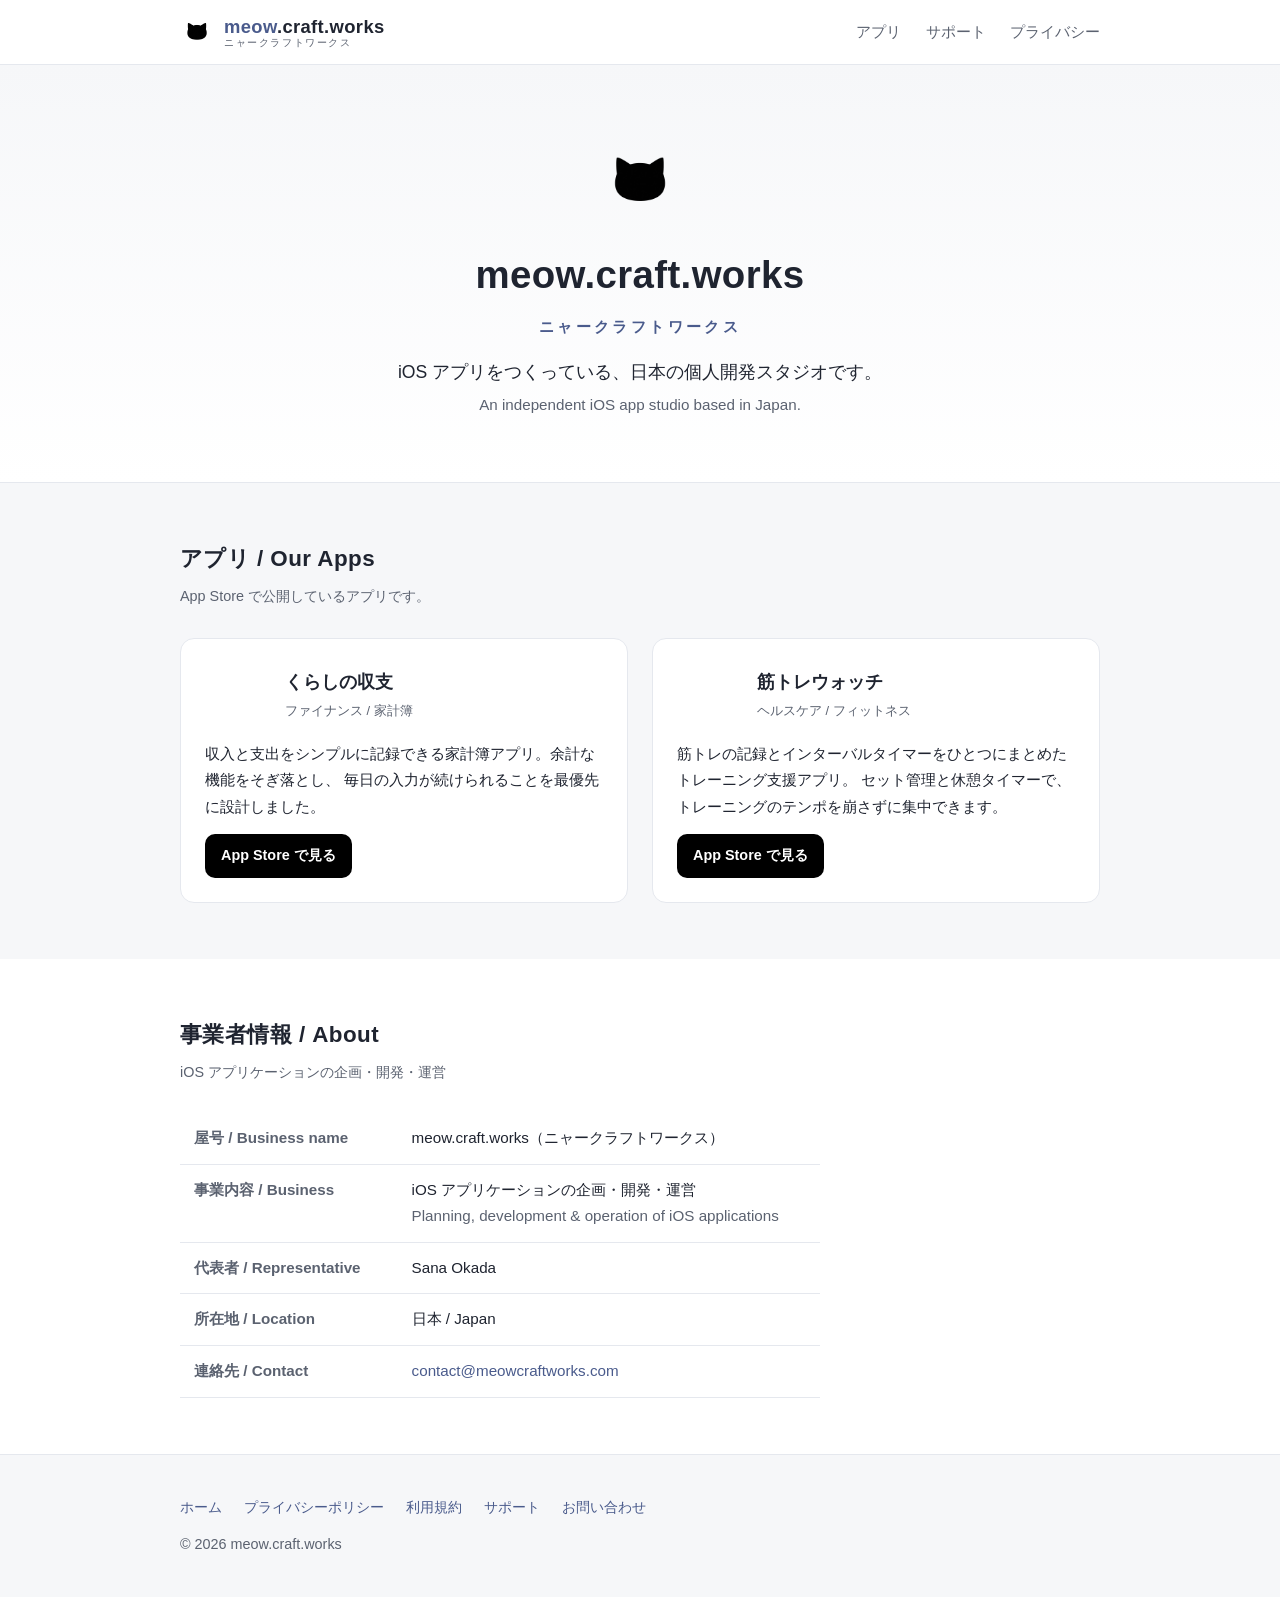
==== index.html @ 58ff2d01 "Add official site content" ====
<!DOCTYPE html>
<html lang="ja">
<head>
  <meta charset="UTF-8" />
  <meta name="viewport" content="width=device-width, initial-scale=1" />
  <title>meow.craft.works ｜ iOS アプリ開発スタジオ</title>
  <meta name="description" content="meow.craft.works は日本の個人 iOS アプリ開発スタジオです。家計簿・筋トレ記録などのアプリを企画・開発・運営しています。" />
  <link rel="stylesheet" href="style.css" />
</head>
<body>

  <!-- ========== ヘッダー ========== -->
  <header class="site-header">
    <div class="container">
      <a class="brand" href="index.html">
        <img class="brand-cat" src="assets/logo.png" alt="" />
        <span class="brand-text">
          <span class="brand-word"><span class="cat">meow</span>.craft.works</span>
          <span class="brand-kana">ニャークラフトワークス</span>
        </span>
      </a>
      <nav class="nav">
        <a href="#apps">アプリ</a>
        <a href="support.html">サポート</a>
        <a href="privacy.html">プライバシー</a>
      </nav>
    </div>
  </header>

  <!-- ========== ヒーロー ========== -->
  <section class="hero">
    <div class="container">
      <img class="hero-cat" src="assets/logo.png" alt="meow.craft.works の黒猫ロゴ" />
      <h1>meow.craft.works</h1>
      <p class="kana">ニャークラフトワークス</p>
      <p class="lead-ja">iOS アプリをつくっている、日本の個人開発スタジオです。</p>
      <p class="lead-en">An independent iOS app studio based in Japan.</p>
    </div>
  </section>

  <!-- ========== アプリ一覧 ========== -->
  <section id="apps" class="section-soft">
    <div class="container">
      <h2>アプリ / Our Apps</h2>
      <p class="section-sub">App Store で公開しているアプリです。</p>

      <div class="app-grid">

        <!-- ▼▼ アプリカード（この <article> ブロックを丸ごとコピーすれば増やせます） ▼▼ -->
        <!-- アプリ① くらしの収支 -->
        <article class="app-card">
          <div class="app-card__head">
            <!-- TODO(差し替え): assets/ にアイコン画像を置き、src を差し替え -->
            <img class="app-icon" src="assets/app-kakeibo.png" alt="くらしの収支 アイコン"
                 onerror="this.style.visibility='hidden'" />
            <div>
              <h3 class="app-card__title">くらしの収支</h3>
              <p class="app-card__cat">ファイナンス / 家計簿</p>
            </div>
          </div>
          <p class="app-card__desc">
            収入と支出をシンプルに記録できる家計簿アプリ。余計な機能をそぎ落とし、
            毎日の入力が続けられることを最優先に設計しました。
          </p>
          <!-- TODO(差し替え): 実際の App Store URL に変更 -->
          <a class="appstore-badge" href="[App Store URL]" target="_blank" rel="noopener">
             App Store で見る</a>
        </article>

        <!-- アプリ② 筋トレウォッチ -->
        <article class="app-card">
          <div class="app-card__head">
            <!-- TODO(差し替え): assets/ にアイコン画像を置き、src を差し替え -->
            <img class="app-icon" src="assets/app-kintore.png" alt="筋トレウォッチ アイコン"
                 onerror="this.style.visibility='hidden'" />
            <div>
              <h3 class="app-card__title">筋トレウォッチ</h3>
              <p class="app-card__cat">ヘルスケア / フィットネス</p>
            </div>
          </div>
          <p class="app-card__desc">
            筋トレの記録とインターバルタイマーをひとつにまとめたトレーニング支援アプリ。
            セット管理と休憩タイマーで、トレーニングのテンポを崩さずに集中できます。
          </p>
          <!-- TODO(差し替え): 実際の App Store URL に変更 -->
          <a class="appstore-badge" href="[App Store URL]" target="_blank" rel="noopener">
             App Store で見る</a>
        </article>
        <!-- ▲▲ アプリカードここまで ▲▲ -->

      </div>
    </div>
  </section>

  <!-- ========== 事業者情報 ========== -->
  <section id="about">
    <div class="container">
      <h2>事業者情報 / About</h2>
      <p class="section-sub">iOS アプリケーションの企画・開発・運営</p>

      <table class="about-table">
        <tbody>
          <tr>
            <th>屋号 / Business name</th>
            <td>meow.craft.works（ニャークラフトワークス）</td>
          </tr>
          <tr>
            <th>事業内容 / Business</th>
            <td>iOS アプリケーションの企画・開発・運営<br />
              <span style="color:var(--text-muted)">Planning, development &amp; operation of iOS applications</span></td>
          </tr>
          <!-- 代表者名：公開可否は本人判断。非公開にする場合はこの <tr> を削除 -->
          <tr>
            <th>代表者 / Representative</th>
            <td><!-- TODO(差し替え/非表示可) -->Sana Okada</td>
          </tr>
          <tr>
            <th>所在地 / Location</th>
            <td><!-- TODO(差し替え): 都道府県までに留める運用も可 -->日本 / Japan</td>
          </tr>
          <tr>
            <th>連絡先 / Contact</th>
            <!-- TODO(差し替え): 独自ドメインのメールに変更 -->
            <td><a href="mailto:contact@meowcraftworks.com">contact@meowcraftworks.com</a></td>
          </tr>
        </tbody>
      </table>
    </div>
  </section>

  <!-- ========== フッター ========== -->
  <footer class="site-footer">
    <div class="container">
      <div class="foot-nav">
        <a href="index.html">ホーム</a>
        <a href="privacy.html">プライバシーポリシー</a>
        <a href="terms.html">利用規約</a>
        <a href="support.html">サポート</a>
        <a href="mailto:contact@meowcraftworks.com">お問い合わせ</a>
      </div>
      <p class="copy">© 2026 meow.craft.works</p>
    </div>
  </footer>

</body>
</html>
---- style.css ----
/* =========================================================
   meow.craft.works 公式サイト 共通スタイル
   クリーン / ミニマル / 事業者としての信頼感を最優先
   ========================================================= */

:root {
  /* アクセント：落ち着いた藍色（猫モチーフを控えめに） */
  --accent: #4a5b8c;
  --accent-dark: #37456b;
  --text: #1f2430;
  --text-muted: #5b6270;
  --bg: #ffffff;
  --bg-soft: #f6f7f9;
  --border: #e5e8ee;
  --radius: 14px;
  --maxw: 960px;
}

* { box-sizing: border-box; }

html { scroll-behavior: smooth; }

body {
  margin: 0;
  font-family: -apple-system, BlinkMacSystemFont, "Helvetica Neue",
    "Hiragino Kaku Gothic ProN", "Noto Sans JP", Arial, sans-serif;
  color: var(--text);
  background: var(--bg);
  line-height: 1.75;
  font-size: 16px;
  -webkit-font-smoothing: antialiased;
}

a { color: var(--accent); text-decoration: none; }
a:hover { text-decoration: underline; }

.container {
  width: 100%;
  max-width: var(--maxw);
  margin: 0 auto;
  padding: 0 20px;
}

/* ---------- ヘッダー ---------- */
.site-header {
  position: sticky;
  top: 0;
  z-index: 10;
  background: rgba(255, 255, 255, 0.9);
  backdrop-filter: saturate(180%) blur(10px);
  border-bottom: 1px solid var(--border);
}
.site-header .container {
  display: flex;
  align-items: center;
  justify-content: space-between;
  min-height: 64px;
  gap: 16px;
}
.brand {
  display: inline-flex;
  align-items: center;
  gap: 10px;
  color: var(--text);
  text-decoration: none;
}
.brand:hover { text-decoration: none; }
.brand-cat { width: 34px; height: 34px; display: block; flex: 0 0 auto; }
.brand-text { display: flex; flex-direction: column; line-height: 1.15; }
.brand-word { font-weight: 700; font-size: 1.15rem; letter-spacing: 0.02em; }
.brand .cat { color: var(--accent); }
.brand-kana {
  font-size: 0.62rem;
  color: var(--text-muted);
  letter-spacing: 0.16em;
  font-weight: 500;
}
.nav a {
  color: var(--text-muted);
  margin-left: 20px;
  font-size: 0.95rem;
}
.nav a:hover { color: var(--accent); text-decoration: none; }

/* ---------- ヒーロー ---------- */
.hero {
  background: linear-gradient(180deg, var(--bg-soft), #fff);
  border-bottom: 1px solid var(--border);
  text-align: center;
  padding: 72px 20px 64px;
}
.hero-cat { width: 88px; height: 88px; display: block; margin: 0 auto 16px; }
.hero h1 {
  margin: 0 0 6px;
  font-size: clamp(1.6rem, 4vw, 2.4rem);
  letter-spacing: 0.01em;
}
.hero .kana {
  margin: 0 0 16px;
  color: var(--accent);
  font-weight: 600;
  letter-spacing: 0.22em;
  font-size: 0.95rem;
}
.hero .lead-ja { font-size: 1.1rem; margin: 0 0 4px; }
.hero .lead-en { color: var(--text-muted); margin: 0; font-size: 0.95rem; }

/* ---------- セクション ---------- */
section { padding: 56px 0; }
section h2 {
  font-size: 1.4rem;
  margin: 0 0 6px;
  letter-spacing: 0.02em;
}
section .section-sub {
  color: var(--text-muted);
  margin: 0 0 28px;
  font-size: 0.9rem;
}
.section-soft { background: var(--bg-soft); }

/* ---------- アプリカード ---------- */
.app-grid {
  display: grid;
  grid-template-columns: repeat(auto-fit, minmax(280px, 1fr));
  gap: 24px;
}
.app-card {
  background: #fff;
  border: 1px solid var(--border);
  border-radius: var(--radius);
  padding: 24px;
  display: flex;
  flex-direction: column;
  gap: 14px;
}
.app-card__head {
  display: flex;
  align-items: center;
  gap: 16px;
}
.app-icon {
  width: 64px;
  height: 64px;
  border-radius: 15px; /* iOS 風の角丸 */
  background: var(--bg-soft);
  border: 1px solid var(--border);
  object-fit: cover;
  flex: 0 0 auto;
}
.app-card__title { margin: 0; font-size: 1.1rem; }
.app-card__cat {
  margin: 2px 0 0;
  font-size: 0.8rem;
  color: var(--text-muted);
}
.app-card__desc {
  margin: 0;
  font-size: 0.95rem;
  color: var(--text);
  flex: 1;
}
.appstore-badge {
  display: inline-flex;
  align-items: center;
  gap: 8px;
  align-self: flex-start;
  background: #000;
  color: #fff;
  padding: 9px 16px;
  border-radius: 10px;
  font-size: 0.9rem;
  font-weight: 600;
}
.appstore-badge:hover { text-decoration: none; opacity: 0.88; }

/* ---------- 事業者情報 ---------- */
.about-table {
  width: 100%;
  border-collapse: collapse;
  max-width: 640px;
}
.about-table th,
.about-table td {
  text-align: left;
  padding: 12px 14px;
  border-bottom: 1px solid var(--border);
  vertical-align: top;
  font-size: 0.95rem;
}
.about-table th {
  width: 34%;
  color: var(--text-muted);
  font-weight: 600;
  white-space: nowrap;
}

/* ---------- 汎用：本文ページ ---------- */
.page {
  padding: 48px 0 64px;
}
.page h1 { font-size: 1.6rem; margin: 0 0 8px; }
.page .updated { color: var(--text-muted); font-size: 0.85rem; margin: 0 0 32px; }
.page h2 { font-size: 1.15rem; margin: 32px 0 8px; }
.page p, .page li { font-size: 0.97rem; }
.page ul { padding-left: 1.2em; }
.back-link { display: inline-block; margin-top: 32px; font-size: 0.9rem; }

/* ---------- フッター ---------- */
.site-footer {
  border-top: 1px solid var(--border);
  background: var(--bg-soft);
  padding: 40px 0;
  font-size: 0.9rem;
  color: var(--text-muted);
}
.site-footer .foot-nav a { margin-right: 18px; }
.site-footer .foot-nav { margin-bottom: 12px; }
.site-footer .copy { margin: 0; }

/* ---------- レスポンシブ ---------- */
@media (max-width: 560px) {
  .nav a { margin-left: 14px; font-size: 0.9rem; }
  .site-header .container { min-height: 56px; }
  section { padding: 44px 0; }
  .hero { padding: 56px 16px 48px; }
}
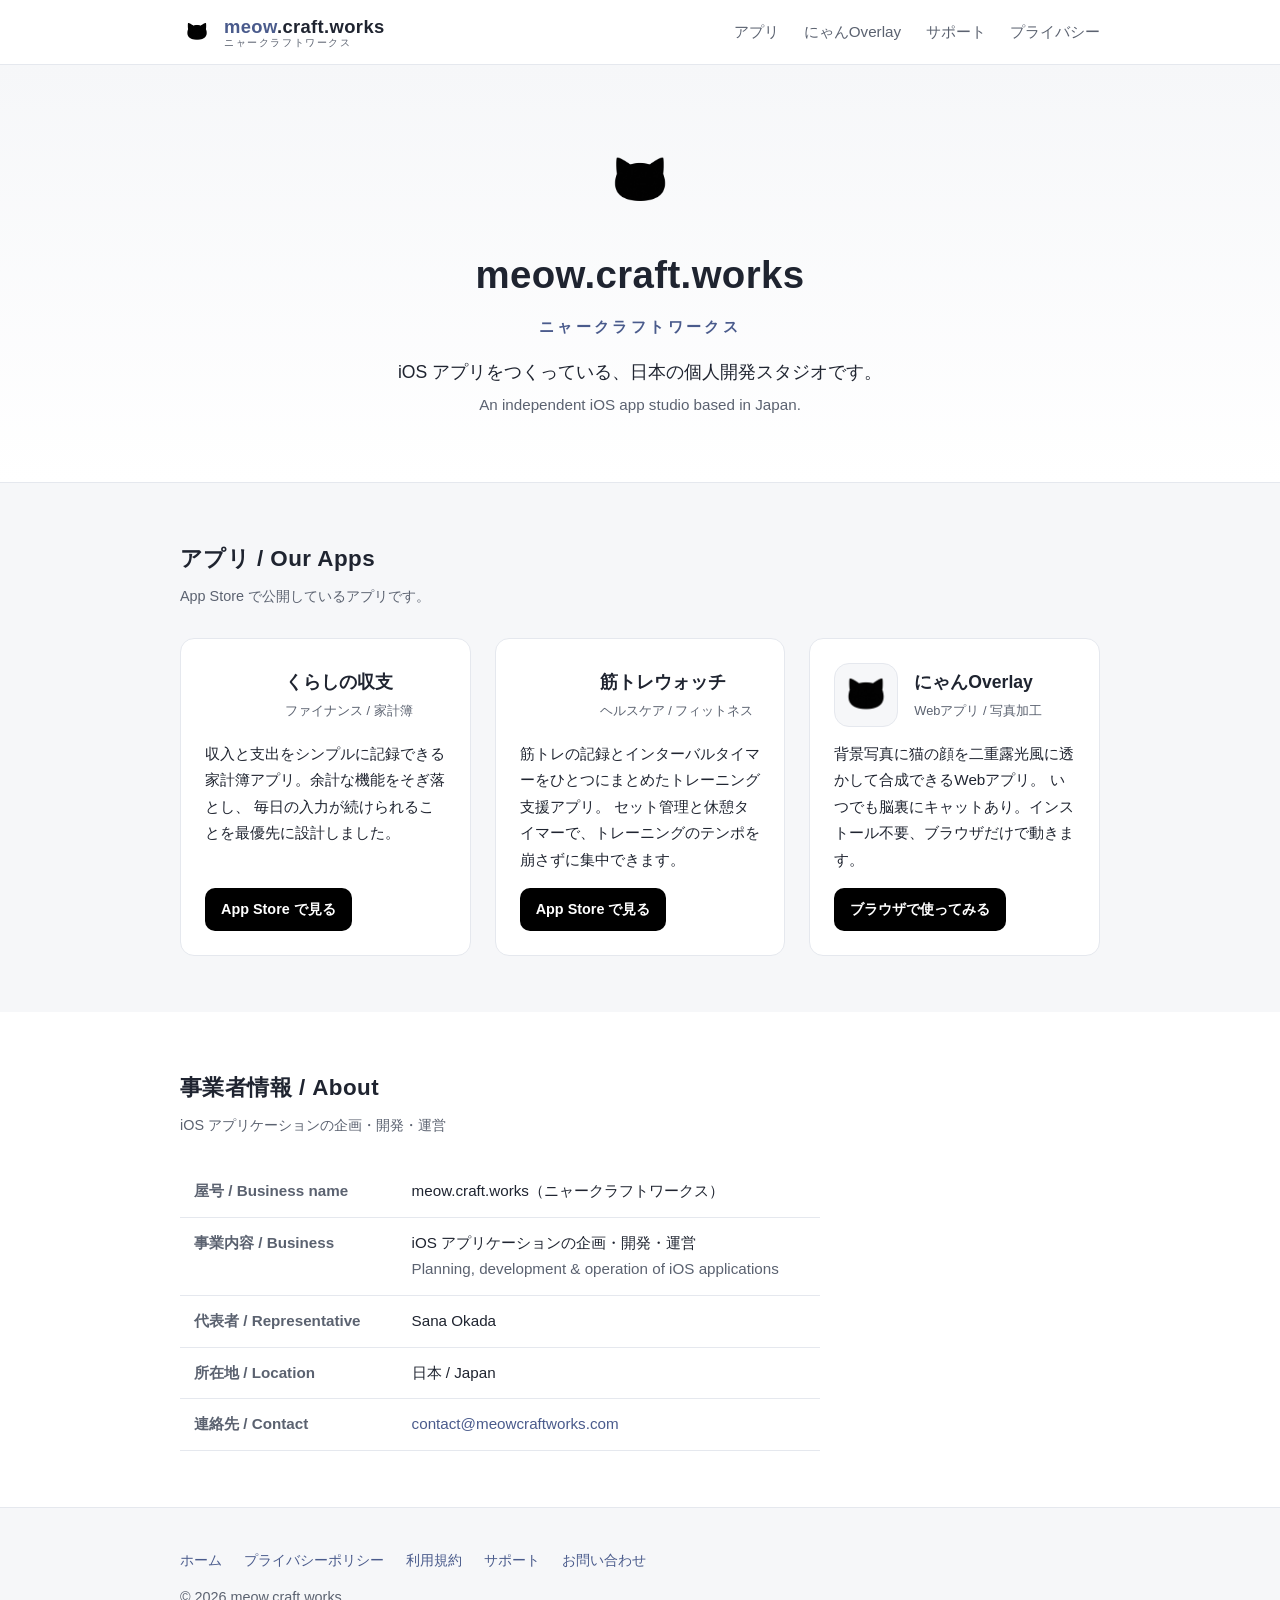
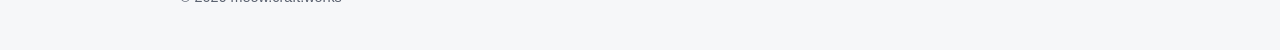
==== commit 14dff177: "Add にゃんOverlay web app with AdSense (app page only) - 二重露光風合成Webアプリ「にゃんOverlay」を nyan-overlay/ に追加 -" ====
--- a/index.html
+++ b/index.html
@@ -21,6 +21,7 @@
       </a>
       <nav class="nav">
         <a href="#apps">アプリ</a>
+        <a href="nyan-overlay/">にゃんOverlay</a>
         <a href="support.html">サポート</a>
         <a href="privacy.html">プライバシー</a>
       </nav>
@@ -88,6 +89,23 @@
         </article>
         <!-- ▲▲ アプリカードここまで ▲▲ -->
 
+        <!-- Webアプリ にゃんOverlay -->
+        <article class="app-card">
+          <div class="app-card__head">
+            <img class="app-icon" src="assets/logo.png" alt="にゃんOverlay アイコン"
+                 onerror="this.style.visibility='hidden'" />
+            <div>
+              <h3 class="app-card__title">にゃんOverlay</h3>
+              <p class="app-card__cat">Webアプリ / 写真加工</p>
+            </div>
+          </div>
+          <p class="app-card__desc">
+            背景写真に猫の顔を二重露光風に透かして合成できるWebアプリ。
+            いつでも脳裏にキャットあり。インストール不要、ブラウザだけで動きます。
+          </p>
+          <a class="appstore-badge" href="nyan-overlay/">ブラウザで使ってみる</a>
+        </article>
+
       </div>
     </div>
   </section>
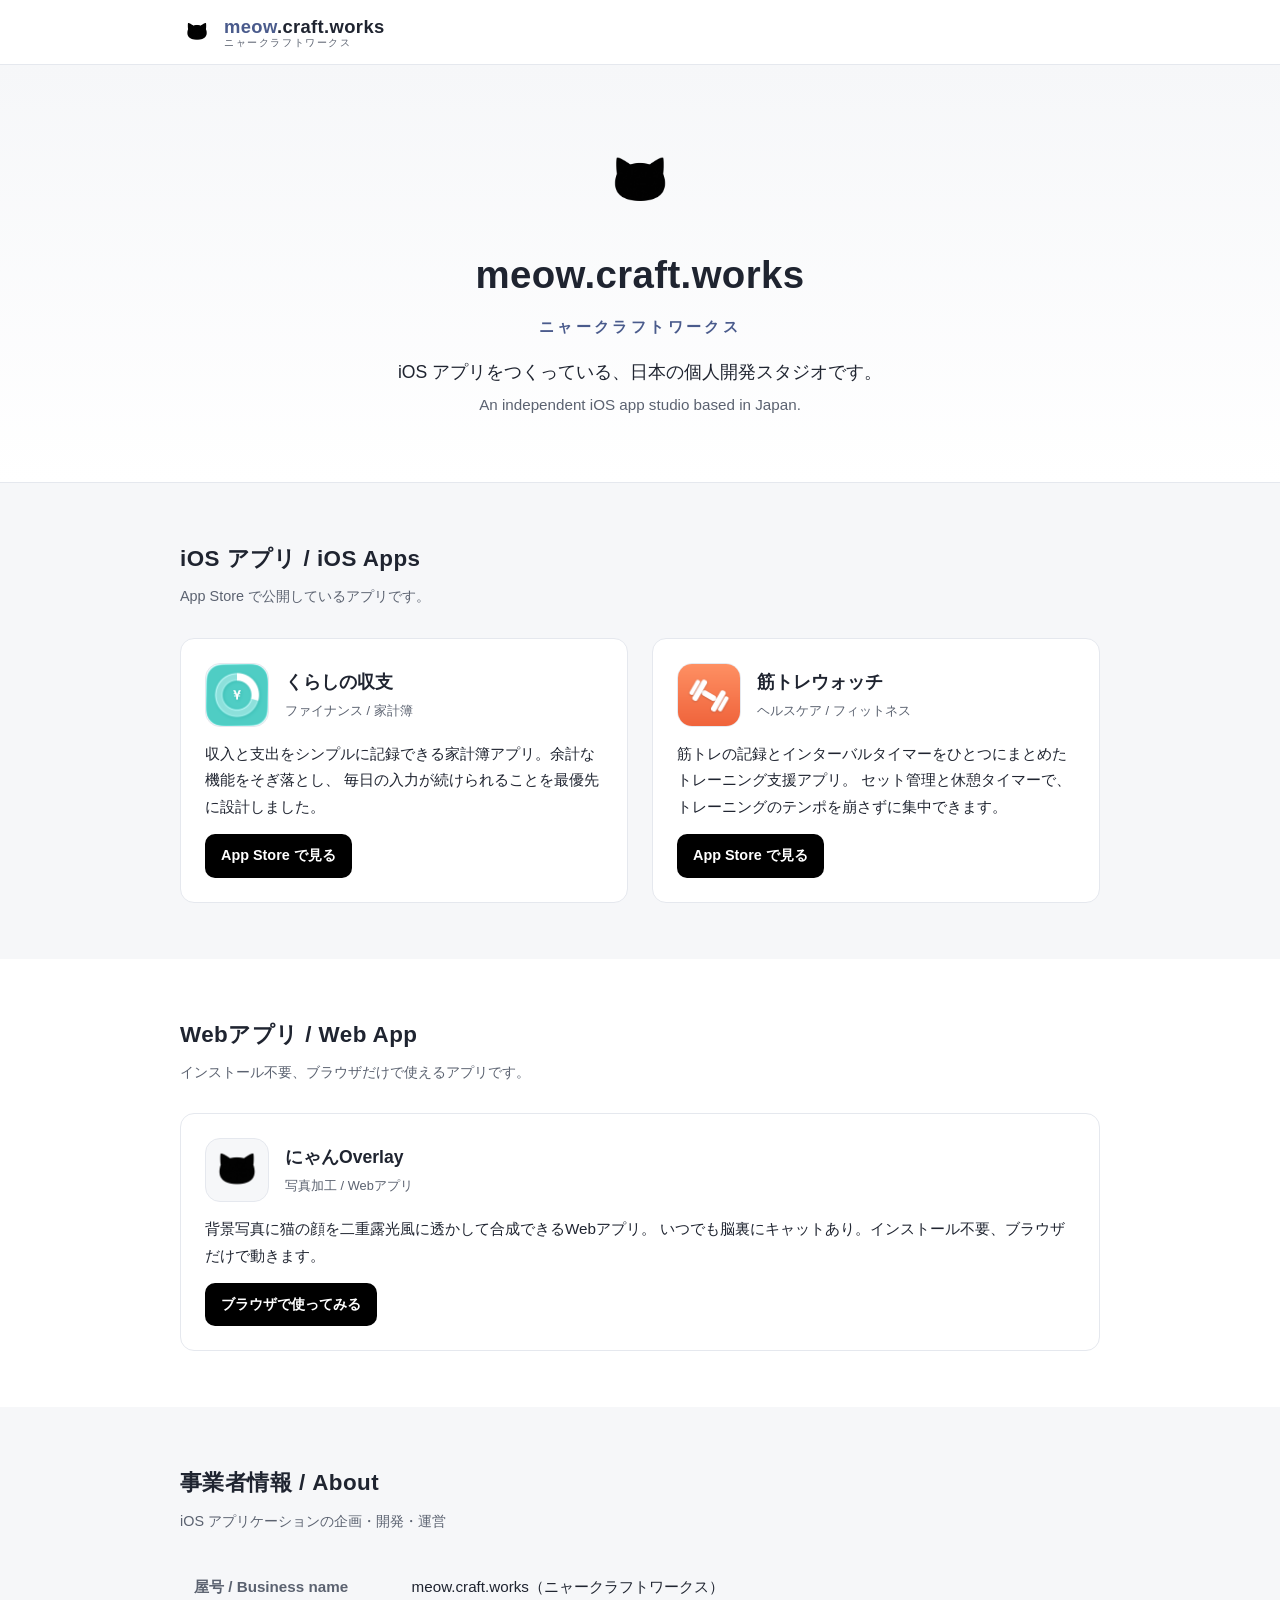
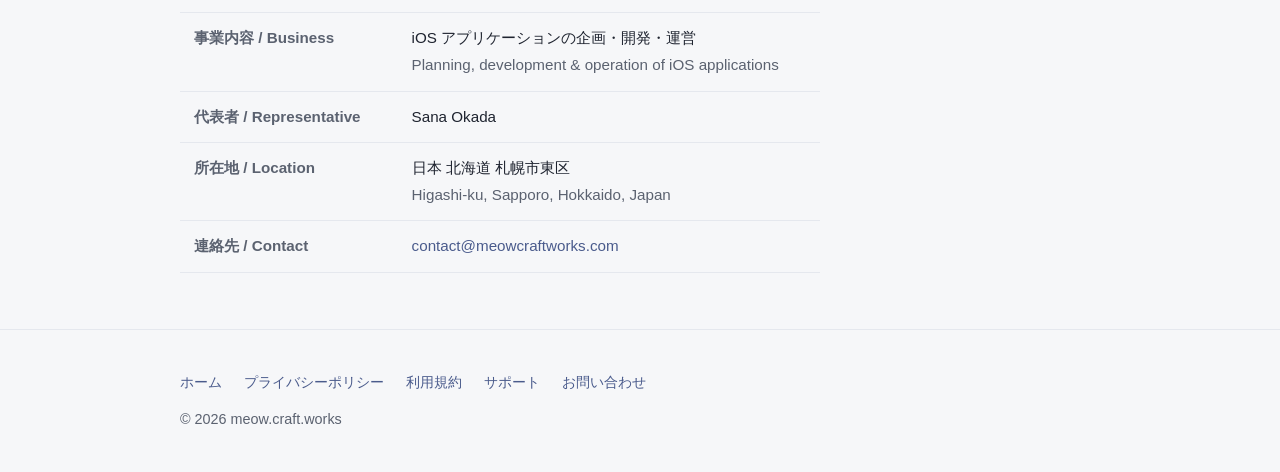
==== commit 8f9afd6e: "アプリアイコン・App Store リンク追加、にゃんOverlay を別セクションに - くらしの収支 / 筋トレウォッチ のアイコンと App Store リンクを追加 - にゃんOverlay " ====
--- a/index.html
+++ b/index.html
@@ -19,12 +19,6 @@
           <span class="brand-kana">ニャークラフトワークス</span>
         </span>
       </a>
-      <nav class="nav">
-        <a href="#apps">アプリ</a>
-        <a href="nyan-overlay/">にゃんOverlay</a>
-        <a href="support.html">サポート</a>
-        <a href="privacy.html">プライバシー</a>
-      </nav>
     </div>
   </header>
 
@@ -42,7 +36,7 @@
   <!-- ========== アプリ一覧 ========== -->
   <section id="apps" class="section-soft">
     <div class="container">
-      <h2>アプリ / Our Apps</h2>
+      <h2>iOS アプリ / iOS Apps</h2>
       <p class="section-sub">App Store で公開しているアプリです。</p>
 
       <div class="app-grid">
@@ -51,7 +45,6 @@
         <!-- アプリ① くらしの収支 -->
         <article class="app-card">
           <div class="app-card__head">
-            <!-- TODO(差し替え): assets/ にアイコン画像を置き、src を差し替え -->
             <img class="app-icon" src="assets/app-kakeibo.png" alt="くらしの収支 アイコン"
                  onerror="this.style.visibility='hidden'" />
             <div>
@@ -63,15 +56,13 @@
             収入と支出をシンプルに記録できる家計簿アプリ。余計な機能をそぎ落とし、
             毎日の入力が続けられることを最優先に設計しました。
           </p>
-          <!-- TODO(差し替え): 実際の App Store URL に変更 -->
-          <a class="appstore-badge" href="[App Store URL]" target="_blank" rel="noopener">
+          <a class="appstore-badge" href="https://apps.apple.com/jp/app/id6787362400" target="_blank" rel="noopener">
              App Store で見る</a>
         </article>
 
         <!-- アプリ② 筋トレウォッチ -->
         <article class="app-card">
           <div class="app-card__head">
-            <!-- TODO(差し替え): assets/ にアイコン画像を置き、src を差し替え -->
             <img class="app-icon" src="assets/app-kintore.png" alt="筋トレウォッチ アイコン"
                  onerror="this.style.visibility='hidden'" />
             <div>
@@ -83,35 +74,44 @@
             筋トレの記録とインターバルタイマーをひとつにまとめたトレーニング支援アプリ。
             セット管理と休憩タイマーで、トレーニングのテンポを崩さずに集中できます。
           </p>
-          <!-- TODO(差し替え): 実際の App Store URL に変更 -->
-          <a class="appstore-badge" href="[App Store URL]" target="_blank" rel="noopener">
+          <a class="appstore-badge" href="https://apps.apple.com/jp/app/id6787971685" target="_blank" rel="noopener">
              App Store で見る</a>
         </article>
         <!-- ▲▲ アプリカードここまで ▲▲ -->
 
-        <!-- Webアプリ にゃんOverlay -->
+      </div>
+    </div>
+  </section>
+
+  <!-- ========== Webアプリ ========== -->
+  <section id="webapps">
+    <div class="container">
+      <h2>Webアプリ / Web App</h2>
+      <p class="section-sub">インストール不要、ブラウザだけで使えるアプリです。</p>
+
+      <div class="app-grid">
         <article class="app-card">
           <div class="app-card__head">
             <img class="app-icon" src="assets/logo.png" alt="にゃんOverlay アイコン"
                  onerror="this.style.visibility='hidden'" />
             <div>
               <h3 class="app-card__title">にゃんOverlay</h3>
-              <p class="app-card__cat">Webアプリ / 写真加工</p>
+              <p class="app-card__cat">写真加工 / Webアプリ</p>
             </div>
           </div>
           <p class="app-card__desc">
             背景写真に猫の顔を二重露光風に透かして合成できるWebアプリ。
             いつでも脳裏にキャットあり。インストール不要、ブラウザだけで動きます。
           </p>
-          <a class="appstore-badge" href="nyan-overlay/">ブラウザで使ってみる</a>
+          <a class="appstore-badge" href="https://nyanoverlay.meowcraftworks.com/" target="_blank" rel="noopener">
+            ブラウザで使ってみる</a>
         </article>
-
       </div>
     </div>
   </section>
 
   <!-- ========== 事業者情報 ========== -->
-  <section id="about">
+  <section id="about" class="section-soft">
     <div class="container">
       <h2>事業者情報 / About</h2>
       <p class="section-sub">iOS アプリケーションの企画・開発・運営</p>
@@ -134,11 +134,12 @@
           </tr>
           <tr>
             <th>所在地 / Location</th>
-            <td><!-- TODO(差し替え): 都道府県までに留める運用も可 -->日本 / Japan</td>
+            <!-- 番地は非公開。区までの記載に留めています -->
+            <td>日本 北海道 札幌市東区<br />
+              <span style="color:var(--text-muted)">Higashi-ku, Sapporo, Hokkaido, Japan</span></td>
           </tr>
           <tr>
             <th>連絡先 / Contact</th>
-            <!-- TODO(差し替え): 独自ドメインのメールに変更 -->
             <td><a href="mailto:contact@meowcraftworks.com">contact@meowcraftworks.com</a></td>
           </tr>
         </tbody>
--- a/style.css
+++ b/style.css
@@ -187,6 +187,7 @@
   border-bottom: 1px solid var(--border);
   vertical-align: top;
   font-size: 0.95rem;
+  overflow-wrap: anywhere; /* 長いメールアドレスで横に溢れさせない */
 }
 .about-table th {
   width: 34%;
@@ -224,4 +225,25 @@
   .site-header .container { min-height: 56px; }
   section { padding: 44px 0; }
   .hero { padding: 56px 16px 48px; }
-}
+
+  /* 事業者情報：横スクロールさせないため、見出しと内容を縦に積む */
+  .about-table,
+  .about-table tbody,
+  .about-table tr { display: block; width: 100%; }
+  .about-table th,
+  .about-table td {
+    display: block;
+    width: 100%;
+    white-space: normal;
+    padding: 0;
+    border-bottom: none;
+  }
+  .about-table th {
+    font-size: 0.8rem;
+    padding-top: 14px;
+  }
+  .about-table td {
+    padding: 2px 0 14px;
+    border-bottom: 1px solid var(--border);
+  }
+}
